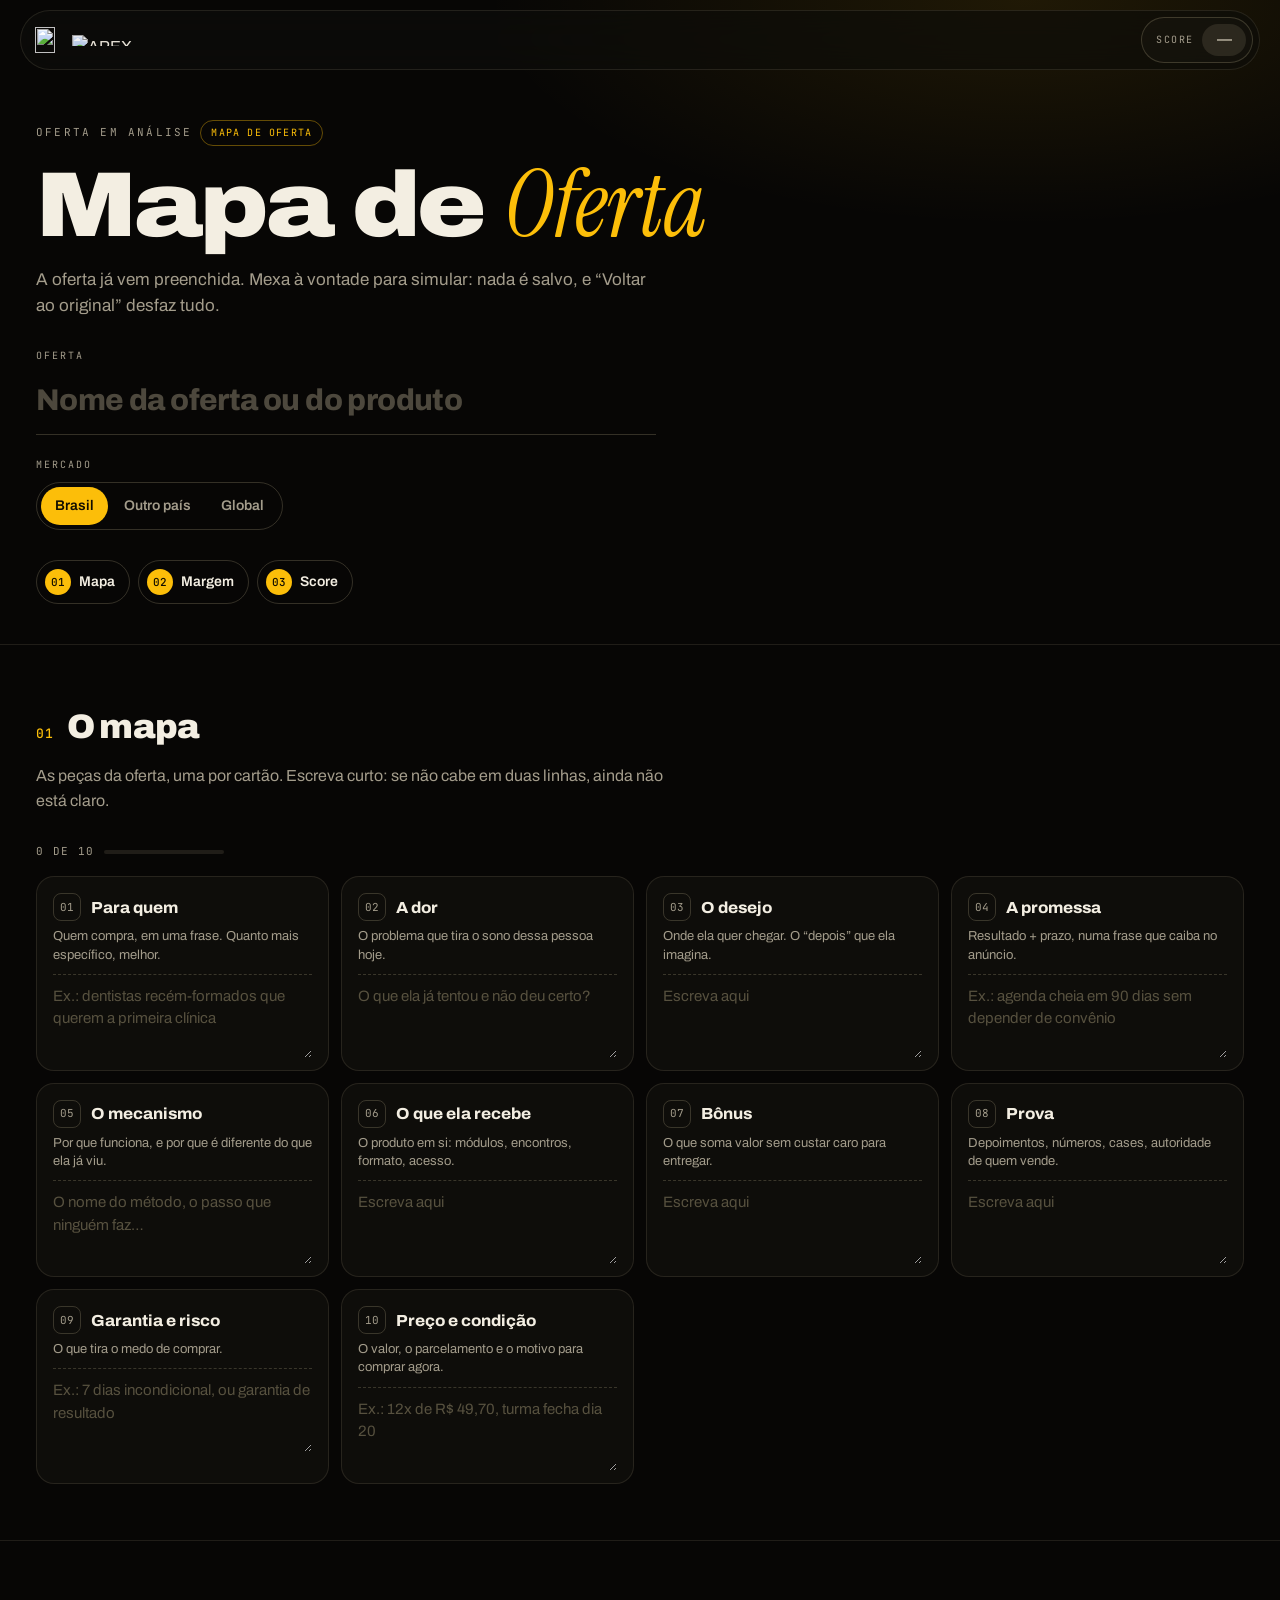
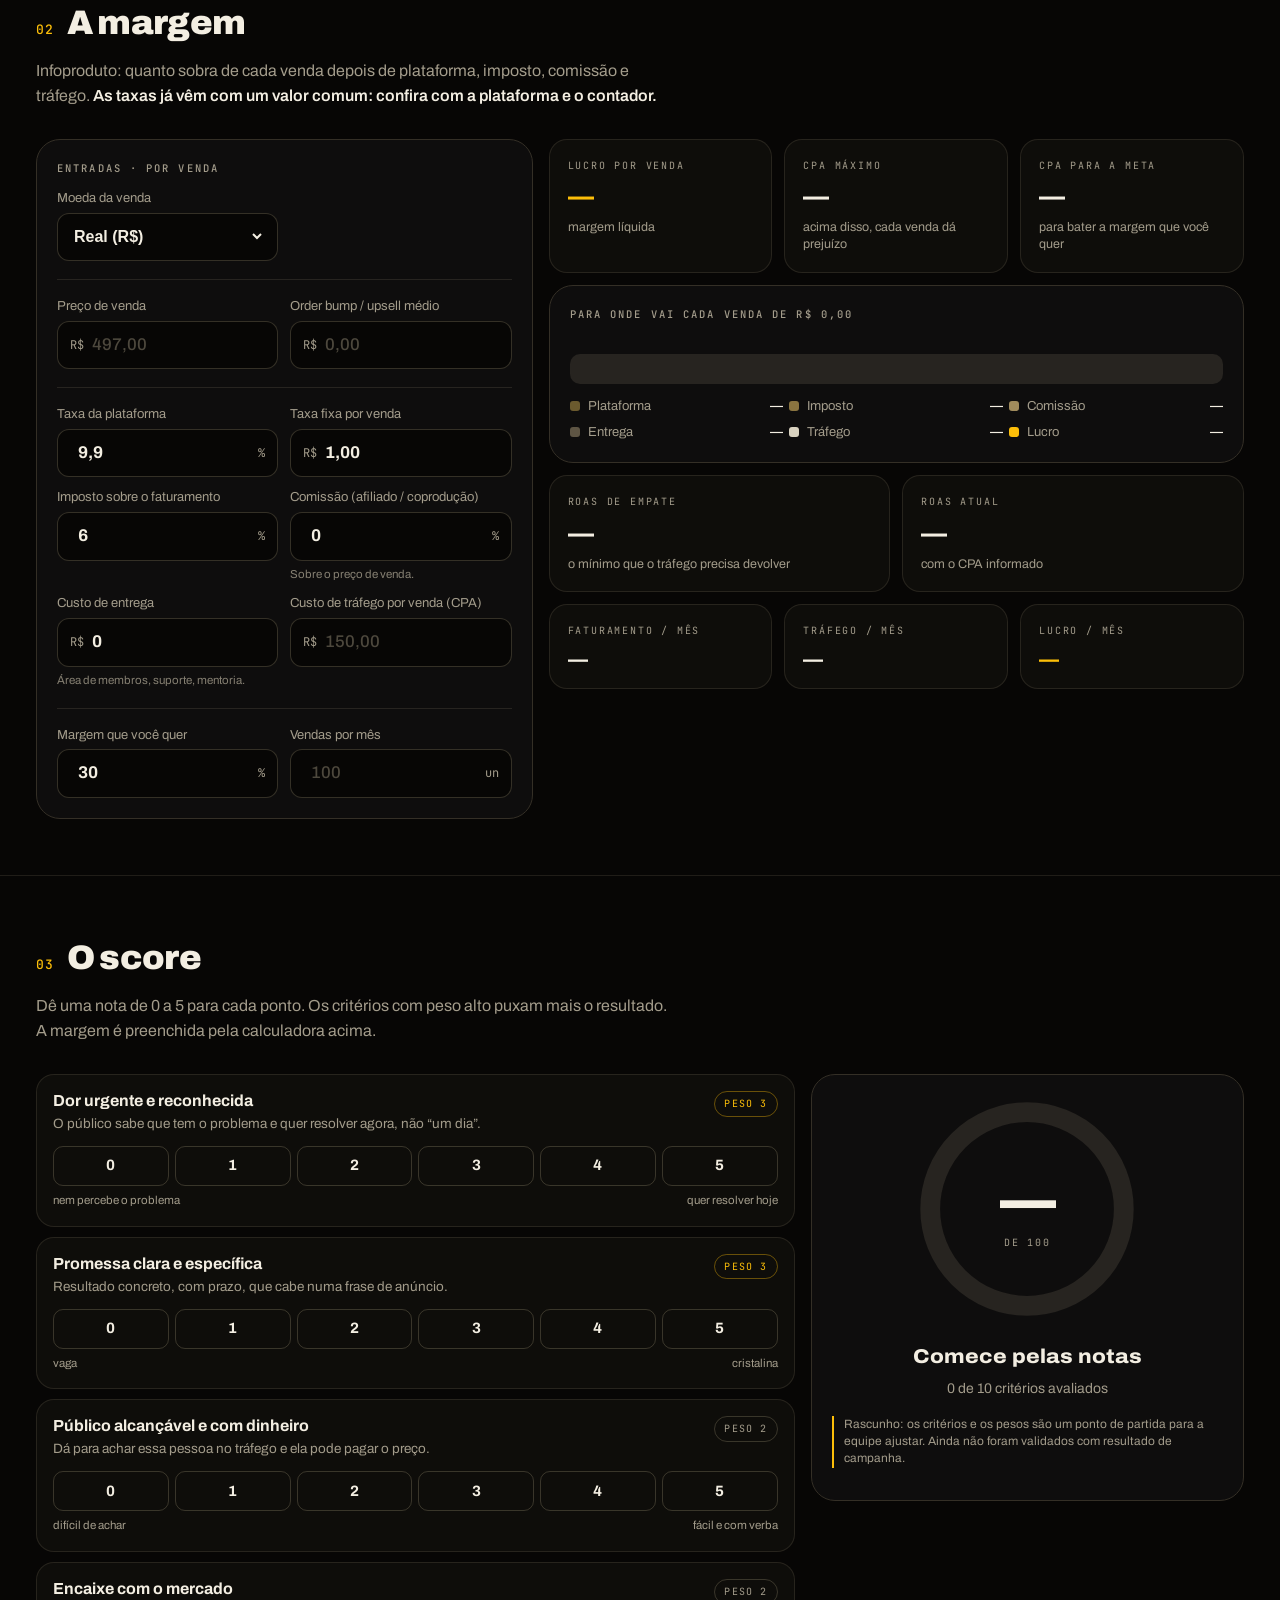
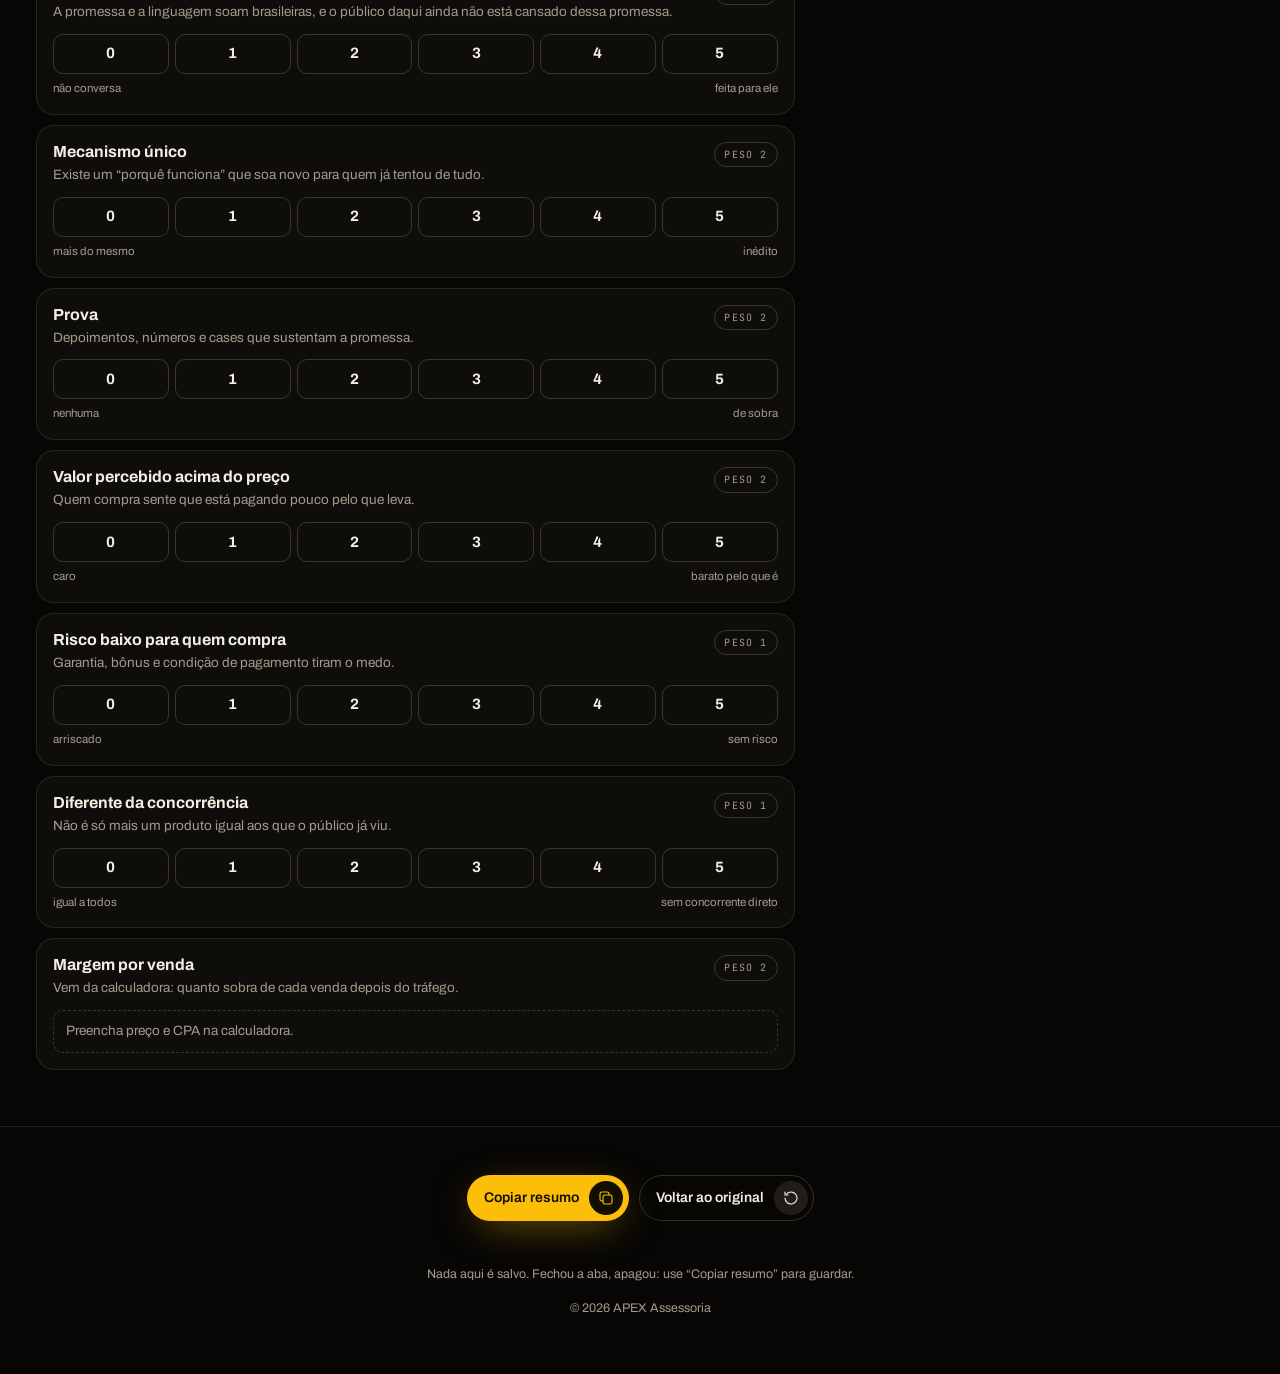
==== oferta/_modelo/index.html @ d097407d "Prepara a pagina de uma oferta, com a mesma tela ja preenchida Separa o visual e o codigo do Mapa de" ====
<!doctype html>
<html lang="pt-BR">
<head>
<meta charset="utf-8">
<meta name="viewport" content="width=device-width, initial-scale=1, viewport-fit=cover">
<title>NOME DA OFERTA · Mapa de Oferta · APEX</title>
<meta name="description" content="Ferramenta interna da APEX: mapa da oferta, calculadora de margem e score.">
<meta name="robots" content="noindex, nofollow">
<meta name="theme-color" content="#070605">
<link rel="icon" href="/assets/icon-apex.png" sizes="512x512">
<link rel="apple-touch-icon" href="/assets/icon-apex.png">
<link rel="preconnect" href="https://fonts.googleapis.com">
<link rel="preconnect" href="https://fonts.gstatic.com" crossorigin>
<link href="https://fonts.googleapis.com/css2?family=Archivo:wdth,wght@62..125,300..900&family=Instrument+Serif:ital@0;1&family=JetBrains+Mono:wght@400;500&display=swap" rel="stylesheet">
<link rel="stylesheet" href="/oferta/oferta.css">
</head>
<body>

<header class="nav">
  <div class="nav-in">
    <div class="brand">
      <img class="brand-mark" src="/assets/apex-mark.webp" alt="" width="119" height="113">
      <img class="brand-word" src="/assets/apex-word.webp" alt="APEX" width="259" height="32">
    </div>
    <a class="live" href="#score" aria-label="Ir para o score">
      <span class="lbl">Score</span><span class="pill" id="navScore">—</span>
    </a>
  </div>
</header>

<div class="hero">
  <div class="wrap">
    <p class="eyebrow">Oferta em análise <span class="tag">Mapa de Oferta</span></p>
    <h1>Mapa de <em>Oferta</em></h1>
    <p class="lead">A oferta já vem preenchida. Mexa à vontade para simular: nada é salvo, e “Voltar ao original” desfaz tudo.</p>
    <div class="name-box">
      <label for="nome">Oferta</label>
      <input id="nome" type="text" placeholder="Nome da oferta ou do produto" autocomplete="off">
    </div>
    <div class="mkt">
      <span class="mk-lbl" id="mktLbl">Mercado</span>
      <div class="mkt-row">
        <div class="segs" role="radiogroup" aria-labelledby="mktLbl" id="mercado">
          <button type="button" role="radio" data-m="br" aria-checked="true">Brasil</button>
          <button type="button" role="radio" data-m="pais" aria-checked="false">Outro país</button>
          <button type="button" role="radio" data-m="global" aria-checked="false">Global</button>
        </div>
        <input id="pais" type="text" autocomplete="off" aria-label="País" hidden>
      </div>
    </div>
    <p class="fonte" id="fonte" hidden><b>Página</b><span id="fonteUrl"></span></p>
    <nav class="trail" aria-label="Etapas">
      <a href="#mapa"><b>01</b>Mapa</a>
      <a href="#margem"><b>02</b>Margem</a>
      <a href="#score"><b>03</b>Score</a>
    </nav>
  </div>
</div>

<!-- 01 · MAPA -->
<section id="mapa">
  <div class="wrap">
    <h2><span class="n">01</span>O mapa</h2>
    <p class="sub">As peças da oferta, uma por cartão. Escreva curto: se não cabe em duas linhas, ainda não está claro.</p>
    <div class="map-head">
      <div class="meter"><span id="mapCount">0 de 10</span><span class="bar"><i id="mapBar"></i></span></div>
    </div>
    <div class="map" id="map"></div>
  </div>
</section>

<!-- 02 · MARGEM -->
<section id="margem">
  <div class="wrap">
    <h2><span class="n">02</span>A margem</h2>
    <p class="sub">Infoproduto: quanto sobra de cada venda depois de plataforma, imposto, comissão e tráfego. <b>As taxas já vêm com um valor comum: confira com a plataforma e o contador.</b></p>

    <div class="calc">
      <div class="panel">
        <h3>Entradas · por venda</h3>
        <div class="inputs">
          <div class="in-row">
            <div class="in"><label for="moeda">Moeda da venda</label>
              <div class="box"><select id="moeda">
                <option value="BRL">Real (R$)</option>
                <option value="USD">Dólar (US$)</option>
                <option value="EUR">Euro (€)</option>
                <option value="GBP">Libra (£)</option>
                <option value="MXN">Peso mexicano</option>
                <option value="COP">Peso colombiano</option>
                <option value="CLP">Peso chileno</option>
                <option value="ARS">Peso argentino</option>
              </select></div></div>
            <div class="in" id="boxCambio" hidden><label for="cambio">Cotação: 1 <span id="curCode">USD</span> em reais</label>
              <div class="box"><span>R$</span><input id="cambio" inputmode="decimal" placeholder="5,40"></div>
              <p class="note">Só para mostrar o lucro em reais.</p></div>
          </div>
          <div class="divider"></div>
          <div class="in-row">
            <div class="in"><label for="preco">Preço de venda</label>
              <div class="box"><span class="cur">R$</span><input id="preco" inputmode="decimal" placeholder="497,00"></div></div>
            <div class="in"><label for="extra">Order bump / upsell médio</label>
              <div class="box"><span class="cur">R$</span><input id="extra" inputmode="decimal" placeholder="0,00"></div></div>
          </div>
          <div class="divider"></div>
          <div class="in-row">
            <div class="in"><label for="platPct">Taxa da plataforma</label>
              <div class="box"><input id="platPct" inputmode="decimal" value="9,9"><span>%</span></div></div>
            <div class="in"><label for="platFix">Taxa fixa por venda</label>
              <div class="box"><span class="cur">R$</span><input id="platFix" inputmode="decimal" value="1,00"></div></div>
          </div>
          <div class="in-row">
            <div class="in"><label for="imposto">Imposto sobre o faturamento</label>
              <div class="box"><input id="imposto" inputmode="decimal" value="6"><span>%</span></div></div>
            <div class="in"><label for="comissao">Comissão (afiliado / coprodução)</label>
              <div class="box"><input id="comissao" inputmode="decimal" value="0"><span>%</span></div>
              <p class="note">Sobre o preço de venda.</p></div>
          </div>
          <div class="in-row">
            <div class="in"><label for="entrega">Custo de entrega</label>
              <div class="box"><span class="cur">R$</span><input id="entrega" inputmode="decimal" value="0"></div>
              <p class="note">Área de membros, suporte, mentoria.</p></div>
            <div class="in"><label for="cpa">Custo de tráfego por venda (CPA)</label>
              <div class="box"><span class="cur">R$</span><input id="cpa" inputmode="decimal" placeholder="150,00"></div></div>
          </div>
          <div class="divider"></div>
          <div class="in-row">
            <div class="in"><label for="alvo">Margem que você quer</label>
              <div class="box"><input id="alvo" inputmode="decimal" value="30"><span>%</span></div></div>
            <div class="in"><label for="vendas">Vendas por mês</label>
              <div class="box"><input id="vendas" inputmode="numeric" placeholder="100"><span>un</span></div></div>
          </div>
        </div>
      </div>

      <div class="outs">
        <div class="big">
          <div class="kpi"><p class="lbl">Lucro por venda</p><p class="val gold" id="oLucro">—</p><p class="note" id="oMargem">margem líquida</p></div>
          <div class="kpi"><p class="lbl">CPA máximo</p><p class="val" id="oCpaMax">—</p><p class="note">acima disso, cada venda dá prejuízo</p></div>
          <div class="kpi"><p class="lbl">CPA para a meta</p><p class="val" id="oCpaAlvo">—</p><p class="note" id="oCpaAlvoNote">para bater a margem que você quer</p></div>
        </div>

        <div class="panel">
          <h3>Para onde vai cada venda de <span id="oReceita">R$ 0</span></h3>
          <div class="fall">
            <div class="track-box">
              <div class="track" id="track">
                <i style="background:var(--seg-1)"></i><i style="background:var(--seg-2)"></i><i style="background:var(--seg-3)"></i><i style="background:var(--seg-4)"></i><i style="background:var(--seg-5)"></i><i class="lucro"></i>
              </div>
              <span class="linha" id="linhaReceita" hidden><em>receita</em></span>
            </div>
            <div class="legend" id="legend"></div>
          </div>
        </div>

        <div class="big">
          <div class="kpi"><p class="lbl">ROAS de empate</p><p class="val" id="oRoasMin">—</p><p class="note">o mínimo que o tráfego precisa devolver</p></div>
          <div class="kpi"><p class="lbl">ROAS atual</p><p class="val" id="oRoas">—</p><p class="note" id="oRoasNote">com o CPA informado</p></div>
        </div>

        <div class="month" id="month">
          <div class="kpi"><p class="lbl">Faturamento / mês</p><p class="val" id="mFat">—</p></div>
          <div class="kpi"><p class="lbl">Tráfego / mês</p><p class="val" id="mAds">—</p></div>
          <div class="kpi"><p class="lbl">Lucro / mês</p><p class="val gold" id="mLucro">—</p></div>
          <div class="kpi" id="boxLucroBrl" hidden><p class="lbl">Lucro / mês em reais</p><p class="val gold" id="mLucroBrl">—</p></div>
        </div>
      </div>
    </div>
  </div>
</section>

<!-- 03 · SCORE -->
<section id="score">
  <div class="wrap">
    <h2><span class="n">03</span>O score</h2>
    <p class="sub">Dê uma nota de 0 a 5 para cada ponto. Os critérios com peso alto puxam mais o resultado. A margem é preenchida pela calculadora acima.</p>

    <div class="score">
      <div class="crits" id="crits"></div>

      <aside class="panel verdict" aria-live="polite">
        <div class="gauge">
          <svg viewBox="0 0 100 100" aria-hidden="true">
            <circle class="bg" cx="50" cy="50" r="44"/>
            <circle class="fg" id="gaugeFg" cx="50" cy="50" r="44" stroke-dasharray="276.46" stroke-dashoffset="276.46"/>
          </svg>
          <div class="num"><div><strong id="scoreNum">—</strong><span id="scoreOf">de 100</span></div></div>
        </div>
        <p class="band" id="band">Comece pelas notas</p>
        <p class="band-note" id="bandNote">0 de 10 critérios avaliados</p>
        <div class="fix" id="fixBox" hidden>
          <h4>Onde mexer primeiro</h4>
          <ol id="fix"></ol>
        </div>
        <p class="draft">Rascunho: os critérios e os pesos são um ponto de partida para a equipe ajustar. Ainda não foram validados com resultado de campanha.</p>
      </aside>
    </div>
  </div>
</section>

<footer>
  <div class="wrap">
    <div class="acts">
      <button class="btn btn-gold btn-sm" id="copiar" type="button">Copiar resumo<span class="dot"><svg class="ic" viewBox="0 0 24 24" aria-hidden="true"><rect x="8" y="8" width="12" height="12" rx="2.5"/><path d="M16 8V6.5A2.5 2.5 0 0 0 13.5 4h-7A2.5 2.5 0 0 0 4 6.5v7A2.5 2.5 0 0 0 6.5 16H8"/></svg></span></button>
      <button class="btn btn-ghost btn-sm" id="limpar" type="button">Voltar ao original<span class="dot"><svg class="ic" viewBox="0 0 24 24" aria-hidden="true"><path d="M4 12a8 8 0 1 0 2.4-5.7"/><path d="M4 4v4h4"/></svg></span></button>
    </div>
    <p class="toast" id="toast" role="status"></p>
    <p>Nada aqui é salvo. Fechou a aba, apagou: use “Copiar resumo” para guardar.</p>
    <p>© 2026 APEX Assessoria</p>
  </div>
</footer>

<script>
/* A OFERTA. So isto muda de uma pagina para outra.
   Campo vazio fica vazio na tela; nota fora de 0 a 5 e ignorada. */
window.OFERTA = {
  nome: '',
  link: '',                 /* a pagina de vendas, so como texto */
  mercado: 'br',            /* 'br', 'pais' ou 'global' */
  pais: '',
  moeda: 'BRL',
  cambio: '',
  mapa: {
    publico: '', dor: '', desejo: '', promessa: '', mecanismo: '',
    entrega: '', bonus: '', prova: '', garantia: '', preco: ''
  },
  margem: {
    preco: '', extra: '', platPct: '9,9', platFix: '1,00', imposto: '6',
    comissao: '0', entrega: '0', cpa: '', alvo: '30', vendas: ''
  },
  notas: {
    /* dor, promessa, publico, mercado, mecanismo, prova, valor, risco, diferenca */
  }
};
</script>
<script src="/oferta/oferta.js"></script>

</body>
</html>
---- oferta/oferta.css ----
/* Mapa de Oferta: o visual compartilhado pela ferramenta e pelas paginas de cada oferta.
   As cores sao as do index.html da raiz; cor nova se declara aqui no :root. */
:root{
  --ink:#070605; --fg:#F3EEE2; --mute:#A39C8B;
  --gold:#FCBE09; --gold-soft:#FFDA6B; --on-gold:#120e00;
  --line:rgba(255,236,190,.10); --line-2:rgba(255,236,190,.18);
  --card:#0E0D0D; --card-line:#342F26; --ink-2:#0e0d0a;
  /* faixas do score e das barras da margem */
  --bom:#8FD694; --atencao:#FFB14A; --ruim:#F0715A;
  --seg-1:#6B5A2E; --seg-2:#8A7440; --seg-3:#A08B5C; --seg-4:#5E5544; --seg-5:#D9D2C0;
  --display:"Archivo","Arial Black",system-ui,sans-serif;
  --serif:"Instrument Serif","Times New Roman",Georgia,serif;
  --mono:"JetBrains Mono",ui-monospace,Menlo,monospace;
  --r-sm:12px; --r-md:18px; --r-lg:24px; --nav-h:64px;
  --gut-l:max(16px, env(safe-area-inset-left, 0px));
  --gut-r:max(16px, env(safe-area-inset-right, 0px));
}
*{box-sizing:border-box}
html{scroll-behavior:smooth; scroll-padding-top:90px}
body{margin:0; background:var(--ink); color:var(--fg);
  font-family:var(--display); font-size:16px; line-height:1.55;
  overflow-x:hidden; -webkit-font-smoothing:antialiased;
  -webkit-tap-highlight-color:transparent}
.wrap{max-width:1240px; margin:0 auto; padding:0 var(--gut-r) 0 var(--gut-l)}
button,input,textarea{font:inherit; color:inherit}

/* topo: marca + o score ao vivo. sem menu, sem link de saida */
.nav{position:fixed; top:0; left:0; right:0; z-index:50; pointer-events:none;
  padding:calc(env(safe-area-inset-top,0px) + 10px) var(--gut-r) 0 var(--gut-l)}
.nav-in{pointer-events:auto; max-width:1240px; margin:0 auto; display:flex;
  align-items:center; justify-content:space-between; gap:12px;
  padding:6px 6px 6px 14px; border-radius:999px;
  background:rgba(14,13,10,.7); border:1px solid var(--line);
  backdrop-filter:blur(18px) saturate(140%);
  -webkit-backdrop-filter:blur(18px) saturate(140%)}
.brand{display:flex; align-items:center; gap:10px; flex:none}
.brand-mark{height:26px; width:auto}
.brand-word{height:11px; width:auto; opacity:.95}
.live{display:flex; align-items:center; gap:8px; text-decoration:none; color:var(--fg);
  border-radius:999px; padding:6px 6px 6px 14px; border:1px solid var(--line-2);
  background:rgba(255,255,255,.02); min-height:44px}
.live .lbl{font-family:var(--mono); font-size:10px; letter-spacing:.16em;
  text-transform:uppercase; color:var(--mute)}
.live .pill{min-width:44px; height:32px; border-radius:999px; display:grid;
  place-items:center; font-weight:800; font-size:15px; padding:0 10px;
  background:var(--line); color:var(--mute); transition:background .3s,color .3s}
.live .pill.bom{background:var(--bom); color:#08130a}
.live .pill.at{background:var(--gold); color:var(--on-gold)}
.live .pill.ajuste{background:var(--atencao); color:#1a0e00}
.live .pill.ruim{background:var(--ruim); color:#1a0603}

.btn{display:inline-flex; align-items:center; justify-content:space-between;
  gap:14px; border-radius:999px; padding:7px 7px 7px 22px; min-height:54px;
  font-weight:600; font-size:15px; border:1px solid transparent;
  text-decoration:none; cursor:pointer; background:none;
  transition:background .3s,border-color .3s,color .3s,transform .3s;
  white-space:nowrap}
.btn-gold{background:var(--gold); color:var(--on-gold);
  box-shadow:0 10px 40px -12px rgba(252,190,9,.6)}
.btn-gold .dot{background:var(--on-gold); color:var(--gold)}
.btn-ghost{border-color:var(--line-2); color:var(--fg)}
.btn-ghost .dot{background:var(--line); color:var(--fg)}
.btn-sm{min-height:44px; padding:5px 5px 5px 16px; font-size:14px; gap:10px}
.btn-sm .dot{width:34px; height:34px}
.dot{width:40px; height:40px; border-radius:50%; display:grid;
  place-items:center; flex:none}
.ic{width:24px; height:24px; flex:none; fill:none; stroke:currentColor;
  stroke-width:1.5; stroke-linecap:round; stroke-linejoin:round; overflow:visible}
.btn-sm .ic{width:18px; height:18px}

/* abertura */
.hero{padding:calc(var(--nav-h) + 56px) 0 40px; position:relative}
.hero::before{content:""; position:absolute; inset:0; z-index:-1; pointer-events:none;
  background:radial-gradient(60% 50% at 80% 0%,rgba(252,190,9,.10),transparent 70%)}
.eyebrow{font-family:var(--mono); font-size:11px; letter-spacing:.2em;
  text-transform:uppercase; color:var(--mute); margin:0 0 16px;
  display:flex; flex-wrap:wrap; gap:8px; align-items:center}
.tag{border:1px solid rgba(252,190,9,.38); color:var(--gold); border-radius:999px;
  padding:4px 10px; font-size:10px; letter-spacing:.12em}
h1{font-weight:900; font-stretch:115%; letter-spacing:-.03em; line-height:.95;
  font-size:clamp(42px,9vw,92px); margin:0 0 18px}
h1 em{font-family:var(--serif); font-style:italic; font-weight:400;
  font-stretch:100%; color:var(--gold); letter-spacing:-.01em}
.lead{color:var(--mute); max-width:620px; font-size:17px; margin:0 0 28px}
.name-box{max-width:620px}
.name-box label{display:block; font-family:var(--mono); font-size:10px;
  letter-spacing:.2em; text-transform:uppercase; color:var(--mute); margin-bottom:8px}
.name-box input{width:100%; background:transparent; border:0;
  border-bottom:1.5px solid var(--line-2); padding:6px 0 10px;
  font-size:clamp(22px,4vw,30px); font-weight:800; letter-spacing:-.02em;
  outline:none; transition:border-color .3s}
.name-box input:focus{border-color:var(--gold)}
.name-box input::placeholder{color:#4d483d}
[hidden]{display:none !important}
/* mercado: Brasil, outro pais ou global */
.mkt{max-width:620px; margin-top:22px}
.mkt .mk-lbl{display:block; font-family:var(--mono); font-size:10px;
  letter-spacing:.2em; text-transform:uppercase; color:var(--mute); margin-bottom:10px}
.mkt-row{display:flex; flex-wrap:wrap; gap:10px; align-items:center}
.segs{display:inline-flex; border:1px solid var(--line-2); border-radius:999px; padding:4px; gap:2px}
.segs button{border:0; background:transparent; border-radius:999px; padding:8px 14px;
  font-size:14px; font-weight:600; cursor:pointer; color:var(--mute); min-height:38px;
  transition:background .2s,color .2s}
.segs button[aria-checked="true"]{background:var(--gold); color:var(--on-gold)}
.mkt input{flex:1 1 180px; min-width:0; background:transparent; border:0;
  border-bottom:1.5px solid var(--line-2); padding:8px 0; font-size:16px; font-weight:700;
  outline:none}
.mkt input:focus{border-color:var(--gold)}
.mkt input::placeholder{color:#57513f; font-weight:500}
.in select{width:100%; border:0; background:transparent; outline:none; font-size:16px;
  font-weight:700; padding:12px 0; cursor:pointer; color:var(--fg)}
.in select option{background:var(--card); color:var(--fg)}
.fonte{font-family:var(--mono); font-size:11.5px; color:var(--mute); margin:18px 0 0;
  max-width:620px; overflow-wrap:anywhere; letter-spacing:.04em}
.fonte b{font-weight:500; color:var(--gold-soft); letter-spacing:.16em; text-transform:uppercase;
  font-size:10px; margin-right:8px}
.fonte span{user-select:all}
.trail{display:flex; flex-wrap:wrap; gap:8px; margin-top:30px}
.trail a{display:inline-flex; align-items:center; gap:8px; text-decoration:none;
  color:var(--fg); border:1px solid var(--line-2); border-radius:999px;
  padding:8px 14px 8px 8px; font-size:14px; font-weight:600;
  transition:border-color .3s}
.trail a:hover{border-color:var(--gold)}
.trail b{font-family:var(--mono); font-weight:500; font-size:11px; color:var(--on-gold);
  background:var(--gold); border-radius:999px; width:26px; height:26px;
  display:grid; place-items:center}

/* blocos */
section{padding:56px 0; border-top:1px solid var(--line)}
h2{font-size:clamp(24px,3.8vw,34px); font-weight:900; letter-spacing:-.02em;
  margin:0 0 10px; display:flex; align-items:baseline; gap:12px}
h2 .n{font-family:var(--mono); font-size:13px; font-weight:500; color:var(--gold);
  letter-spacing:.1em}
.sub{color:var(--mute); margin:0 0 30px; max-width:640px}
.sub b{color:var(--fg); font-weight:600}

/* 01 · mapa */
.map-head{display:flex; justify-content:space-between; align-items:center;
  gap:12px; flex-wrap:wrap; margin-bottom:16px}
.meter{display:flex; align-items:center; gap:10px; font-family:var(--mono);
  font-size:11px; letter-spacing:.12em; text-transform:uppercase; color:var(--mute)}
.meter .bar{width:120px; height:4px; border-radius:4px; background:var(--line); overflow:hidden}
.meter .bar i{display:block; height:100%; width:0; background:var(--gold);
  transition:width .4s cubic-bezier(.2,.8,.2,1)}
.map{display:grid; gap:12px; grid-template-columns:repeat(auto-fit,minmax(min(100%,280px),1fr))}
.field{position:relative; border:1px solid var(--line); border-radius:var(--r-md);
  background:var(--ink-2); padding:16px 16px 12px; display:flex; flex-direction:column;
  gap:6px; transition:border-color .3s, background .3s}
.field:focus-within{border-color:rgba(252,190,9,.5)}
.field.ok{border-color:var(--card-line); background:var(--card)}
.field .top{display:flex; align-items:center; gap:10px}
.field .k{font-family:var(--mono); font-size:11px; color:var(--mute);
  border:1px solid var(--line-2); border-radius:8px; width:28px; height:28px;
  display:grid; place-items:center; flex:none; transition:all .3s}
.field.ok .k{background:var(--gold); color:var(--on-gold); border-color:var(--gold)}
.field label{font-weight:750; font-stretch:105%; font-size:16px; line-height:1.2}
.field .hint{font-size:13px; color:var(--mute); margin:0; line-height:1.4}
.field textarea{width:100%; min-height:84px; resize:vertical; background:transparent;
  border:0; border-top:1px dashed var(--line-2); padding:10px 0 0; margin-top:4px;
  font-size:15px; line-height:1.5; outline:none; font-family:var(--display)}
.field textarea::placeholder{color:#57513f}
.field.wide{grid-column:1 / -1}

/* 02 · margem */
.calc{display:grid; gap:16px; align-items:start}
@media (min-width:900px){ .calc{grid-template-columns:minmax(0,5fr) minmax(0,7fr)} }
.panel{border:1px solid var(--card-line); border-radius:var(--r-lg);
  background:var(--card); padding:20px}
.panel h3{font-family:var(--mono); font-size:10.5px; font-weight:500; letter-spacing:.2em;
  text-transform:uppercase; color:var(--mute); margin:0 0 14px}
.inputs{display:grid; gap:12px}
.in-row{display:grid; gap:12px; grid-template-columns:1fr 1fr}
.in label{display:block; font-size:13px; color:var(--mute); margin-bottom:6px; line-height:1.3}
.in .box{display:flex; align-items:center; border:1px solid var(--line-2);
  border-radius:var(--r-sm); background:var(--ink); padding:0 12px; min-height:48px;
  transition:border-color .3s}
.in .box:focus-within{border-color:var(--gold)}
.in .box span{font-family:var(--mono); font-size:12px; color:var(--mute); flex:none}
.in input{width:100%; min-width:0; border:0; background:transparent; outline:none;
  font-size:17px; font-weight:700; padding:10px 8px; font-variant-numeric:tabular-nums}
.in input::placeholder{color:#4d483d; font-weight:500}
.in .note{font-size:11.5px; color:var(--mute); margin:5px 0 0; opacity:.8}
.divider{height:1px; background:var(--line); margin:6px 0}

.outs{display:grid; gap:12px}
.big{display:grid; gap:12px; grid-template-columns:repeat(auto-fit,minmax(min(100%,180px),1fr))}
.kpi{background:var(--ink-2); border:1px solid var(--line); border-radius:var(--r-md);
  padding:18px}
.kpi .lbl{font-family:var(--mono); font-size:10px; letter-spacing:.18em;
  text-transform:uppercase; color:var(--mute); margin:0 0 9px}
.kpi .val{font-size:26px; font-weight:800; line-height:1.1; letter-spacing:-.02em;
  margin:0; font-variant-numeric:tabular-nums}
.kpi .val.gold{color:var(--gold)}
.kpi .val.neg{color:var(--ruim)}
.kpi .note{font-size:12.5px; color:var(--mute); margin:8px 0 0; line-height:1.4}

.fall{margin-top:4px}
.fall .track{display:flex; height:30px; border-radius:10px; overflow:hidden;
  background:var(--line); gap:2px}
.fall .track i{display:block; height:100%; transition:flex-basis .5s cubic-bezier(.2,.8,.2,1);
  flex:0 0 0; min-width:0}
.fall .track i.lucro{background:var(--gold)}
.track-box{position:relative; padding-top:18px}
.linha{position:absolute; top:12px; bottom:-4px; width:2px; margin-left:-1px;
  background:var(--ruim); box-shadow:0 0 8px var(--ruim)}
.linha[hidden]{display:none}
.linha em{position:absolute; bottom:100%; left:50%; transform:translateX(-50%);
  font-style:normal; font-family:var(--mono); font-size:9.5px; letter-spacing:.12em;
  text-transform:uppercase; color:var(--ruim); white-space:nowrap}
.legend{display:grid; gap:6px; margin-top:12px; grid-template-columns:repeat(auto-fit,minmax(min(100%,190px),1fr))}
.legend div{display:flex; align-items:center; gap:8px; font-size:13px; color:var(--mute)}
.legend i{width:10px; height:10px; border-radius:3px; flex:none}
.legend b{margin-left:auto; color:var(--fg); font-weight:600; font-variant-numeric:tabular-nums}

.month{display:grid; gap:12px; grid-template-columns:repeat(auto-fit,minmax(min(100%,150px),1fr));
  align-items:end}
.month .kpi .val{font-size:20px}

/* 03 · score */
.score{display:grid; gap:16px; align-items:start}
@media (min-width:960px){ .score{grid-template-columns:minmax(0,7fr) minmax(0,4fr)} }
.crits{display:grid; gap:10px}
.crit{border:1px solid var(--line); border-radius:var(--r-md); background:var(--ink-2);
  padding:16px; display:grid; gap:12px}
.crit.done{border-color:var(--card-line); background:var(--card)}
.crit .t{display:flex; justify-content:space-between; gap:12px; align-items:flex-start}
.crit b{font-size:16px; line-height:1.25; display:block}
.crit p{margin:4px 0 0; font-size:13.5px; color:var(--mute); line-height:1.4}
.peso{font-family:var(--mono); font-size:10px; letter-spacing:.12em; text-transform:uppercase;
  color:var(--mute); border:1px solid var(--line-2); border-radius:999px; padding:4px 9px;
  white-space:nowrap; flex:none}
.peso.alto{color:var(--gold); border-color:rgba(252,190,9,.38)}
.rate{display:grid; grid-template-columns:repeat(6,minmax(0,1fr)); gap:6px}
.rate button{height:40px; border-radius:10px; border:1px solid var(--line-2);
  background:transparent; cursor:pointer; font-weight:700; font-size:15px;
  font-variant-numeric:tabular-nums; transition:all .2s}
.rate button:hover{border-color:var(--gold)}
.rate button[aria-pressed="true"]{background:var(--gold); color:var(--on-gold);
  border-color:var(--gold)}
.rate-ends{display:flex; justify-content:space-between; font-size:11.5px; color:var(--mute);
  margin-top:-6px}
.auto{display:flex; align-items:center; gap:10px; font-size:13.5px; color:var(--mute);
  border:1px dashed var(--line-2); border-radius:10px; padding:10px 12px}
.auto strong{color:var(--gold); font-size:18px; font-variant-numeric:tabular-nums}

.verdict{position:sticky; top:calc(var(--nav-h) + 24px)}
.gauge{position:relative; width:min(220px,70%); margin:4px auto 14px; aspect-ratio:1}
.gauge svg{width:100%; height:100%; transform:rotate(-90deg)}
.gauge circle{fill:none; stroke-width:9}
.gauge .bg{stroke:var(--line)}
.gauge .fg{stroke:var(--mute); stroke-linecap:round;
  transition:stroke-dashoffset .7s cubic-bezier(.2,.8,.2,1), stroke .3s}
.gauge .num{position:absolute; inset:0; display:grid; place-items:center; text-align:center}
.gauge .num strong{display:block; font-size:56px; font-weight:900; letter-spacing:-.04em;
  line-height:1; font-variant-numeric:tabular-nums}
.gauge .num span{font-family:var(--mono); font-size:10px; letter-spacing:.18em;
  text-transform:uppercase; color:var(--mute)}
.band{text-align:center; font-weight:800; font-stretch:110%; font-size:20px; margin:0}
.band-note{text-align:center; color:var(--mute); font-size:14px; margin:6px 0 0}
.fix{margin-top:18px; border-top:1px solid var(--line); padding-top:16px}
.fix h4{font-family:var(--mono); font-size:10px; font-weight:500; letter-spacing:.2em;
  text-transform:uppercase; color:var(--mute); margin:0 0 10px}
.fix ol{margin:0; padding:0; list-style:none; display:grid; gap:8px; counter-reset:f}
.fix li{counter-increment:f; display:grid; grid-template-columns:24px 1fr; gap:8px;
  font-size:14px; line-height:1.35}
.fix li::before{content:counter(f); font-family:var(--mono); font-size:11px;
  width:22px; height:22px; border-radius:50%; display:grid; place-items:center;
  border:1px solid var(--line-2); color:var(--gold)}
.fix li small{display:block; color:var(--mute); font-size:12.5px}
.draft{margin-top:16px; font-size:12px; color:var(--mute); line-height:1.45;
  border-left:2px solid var(--gold); padding-left:10px}

/* rodape com as acoes */
.acts{display:flex; flex-wrap:wrap; gap:10px; justify-content:center; margin-top:8px}
.toast{text-align:center; font-family:var(--mono); font-size:11px; letter-spacing:.14em;
  text-transform:uppercase; color:var(--gold); height:18px; margin-top:12px}
footer{padding:40px 0 56px; border-top:1px solid var(--line);
  color:var(--mute); font-size:12.5px; text-align:center}
footer p{margin:14px 0 0}

@media (max-width:520px){
  .in-row{grid-template-columns:1fr}
  .live .lbl{display:none}
}
@media (prefers-reduced-motion:reduce){
  html{scroll-behavior:auto}
  *{transition:none !important}
}
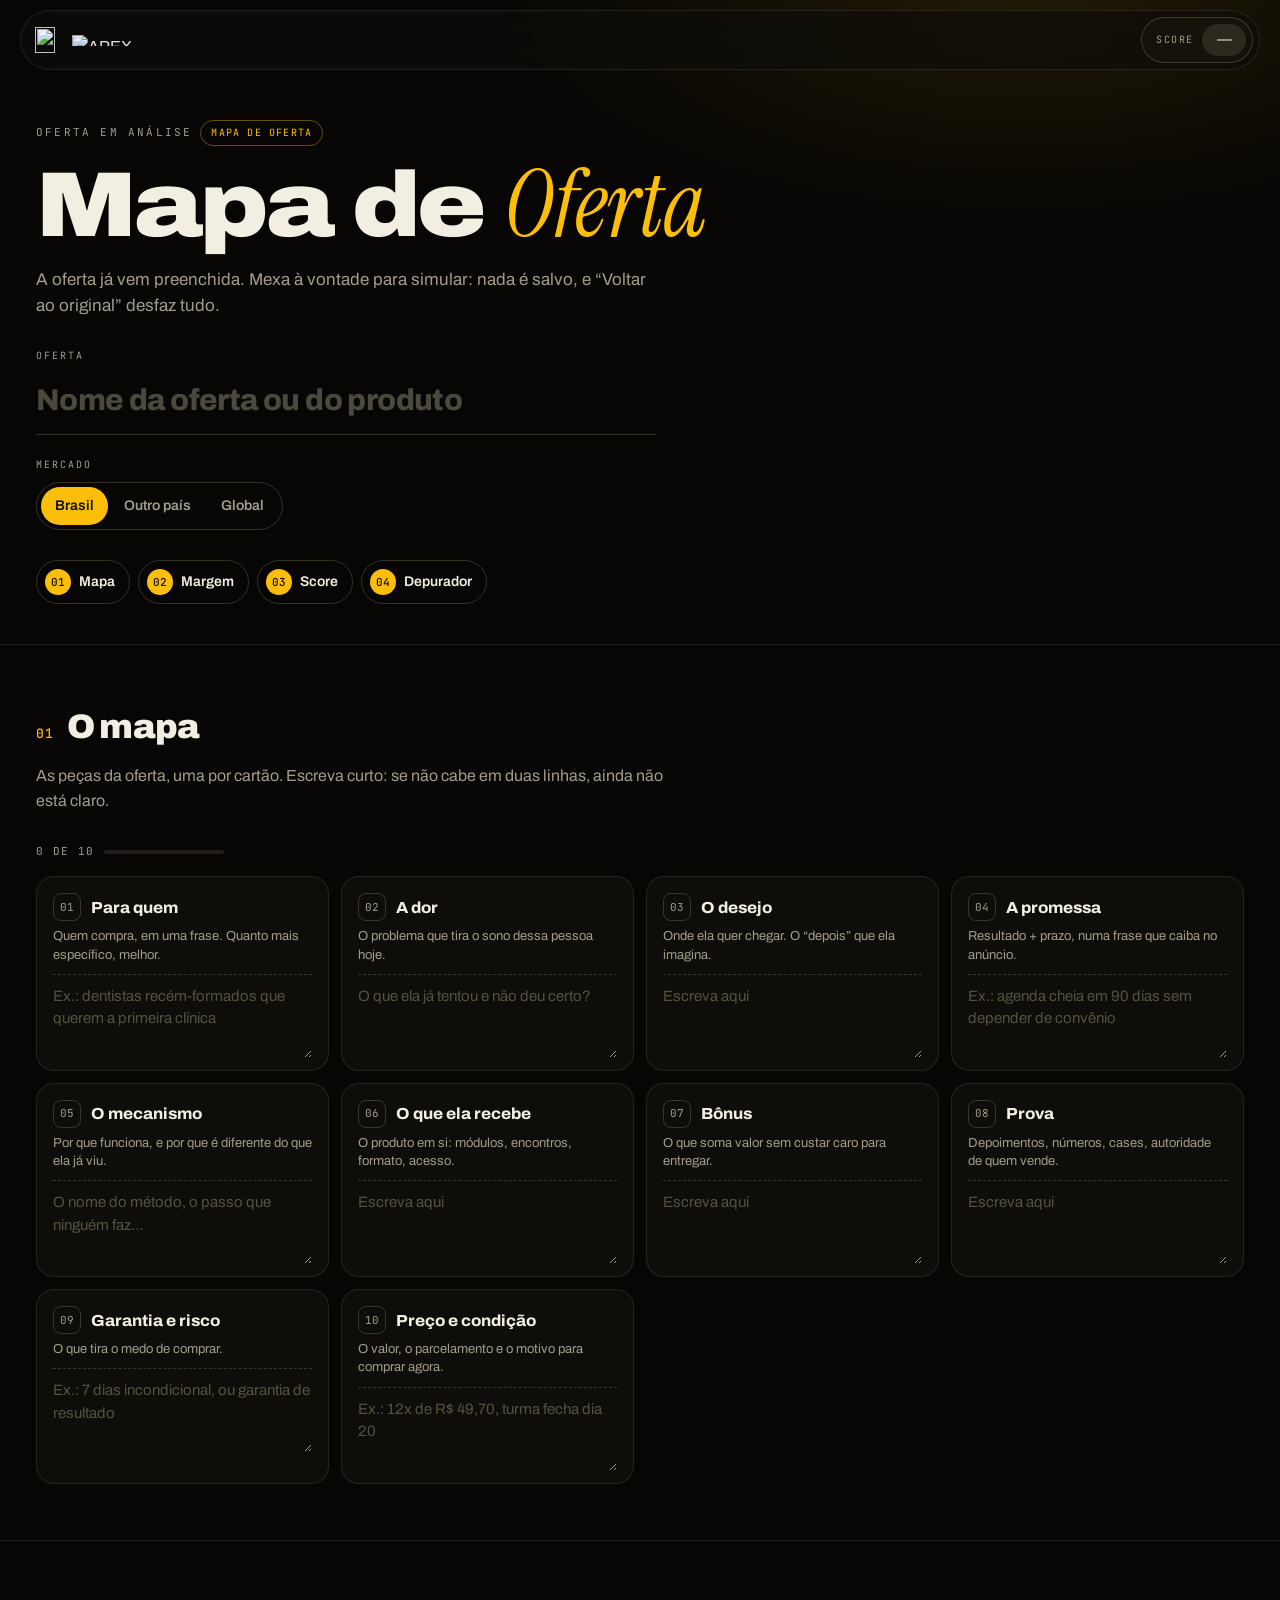
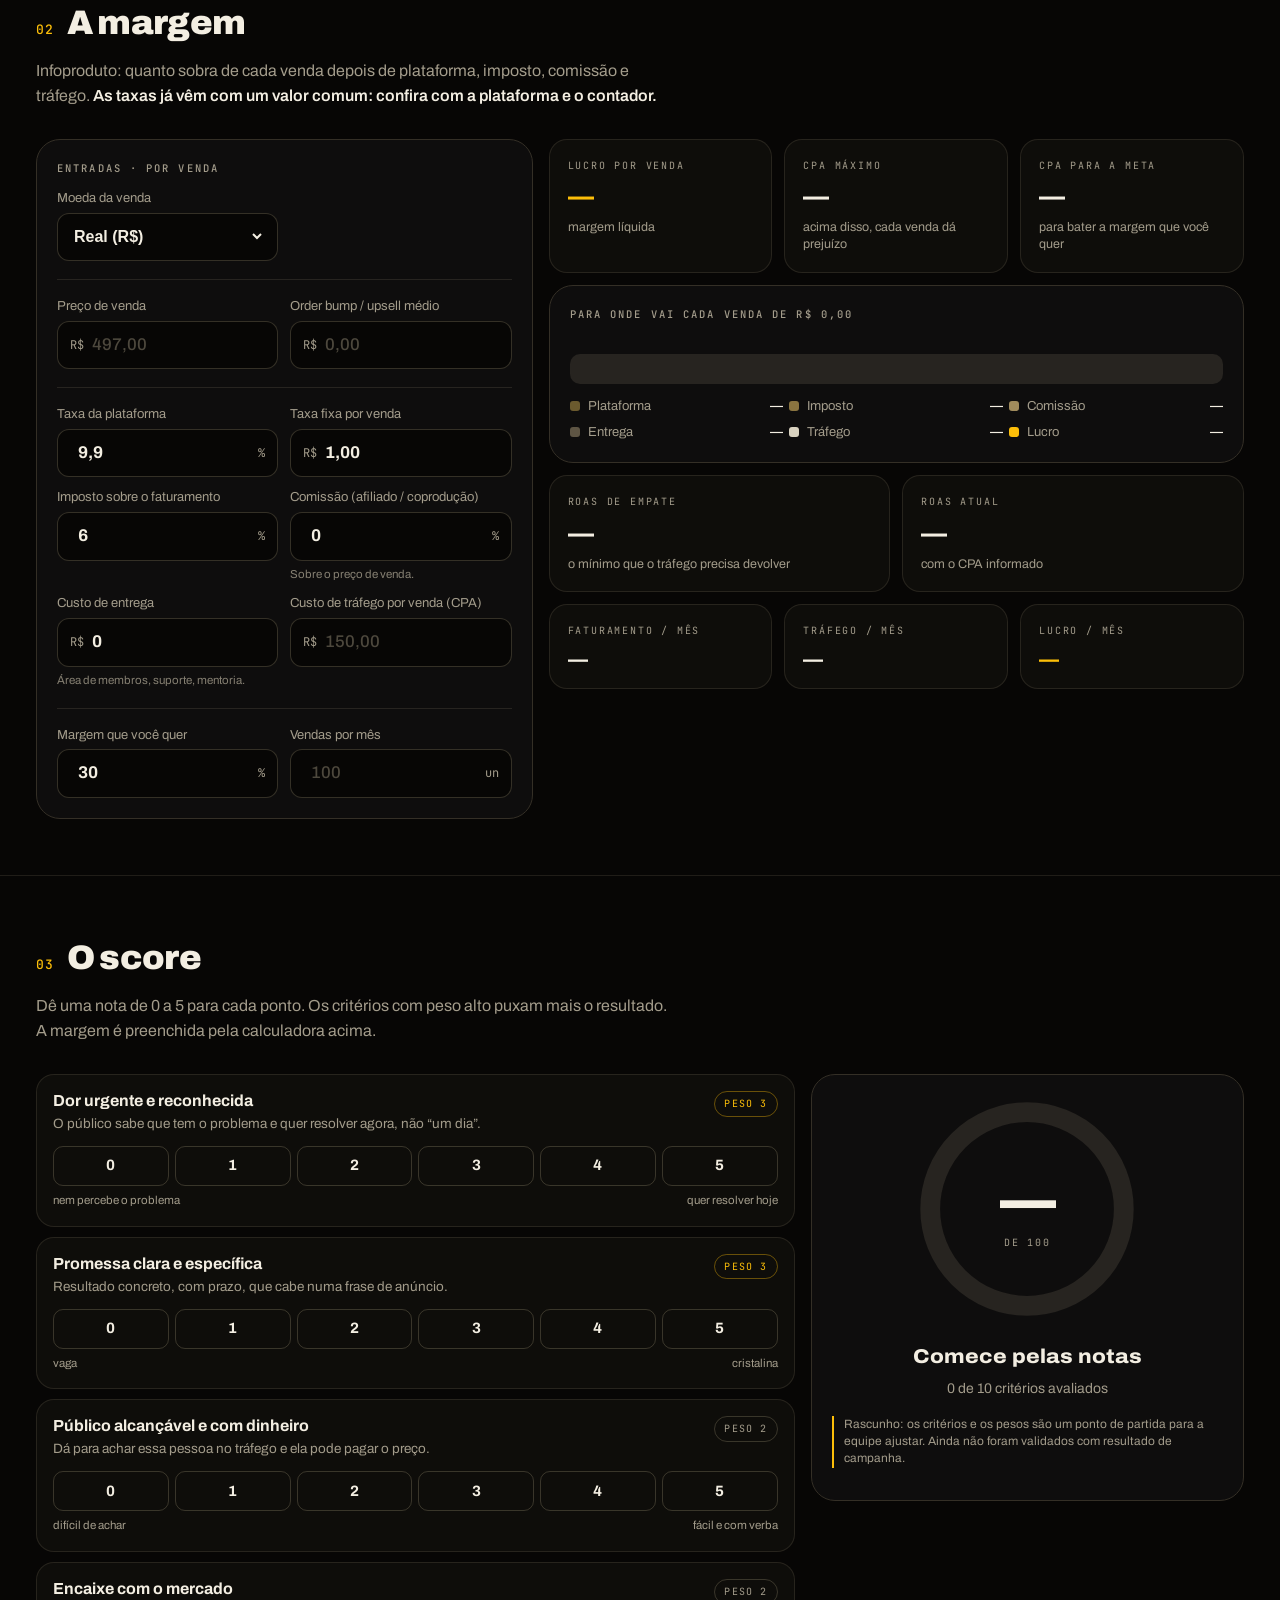
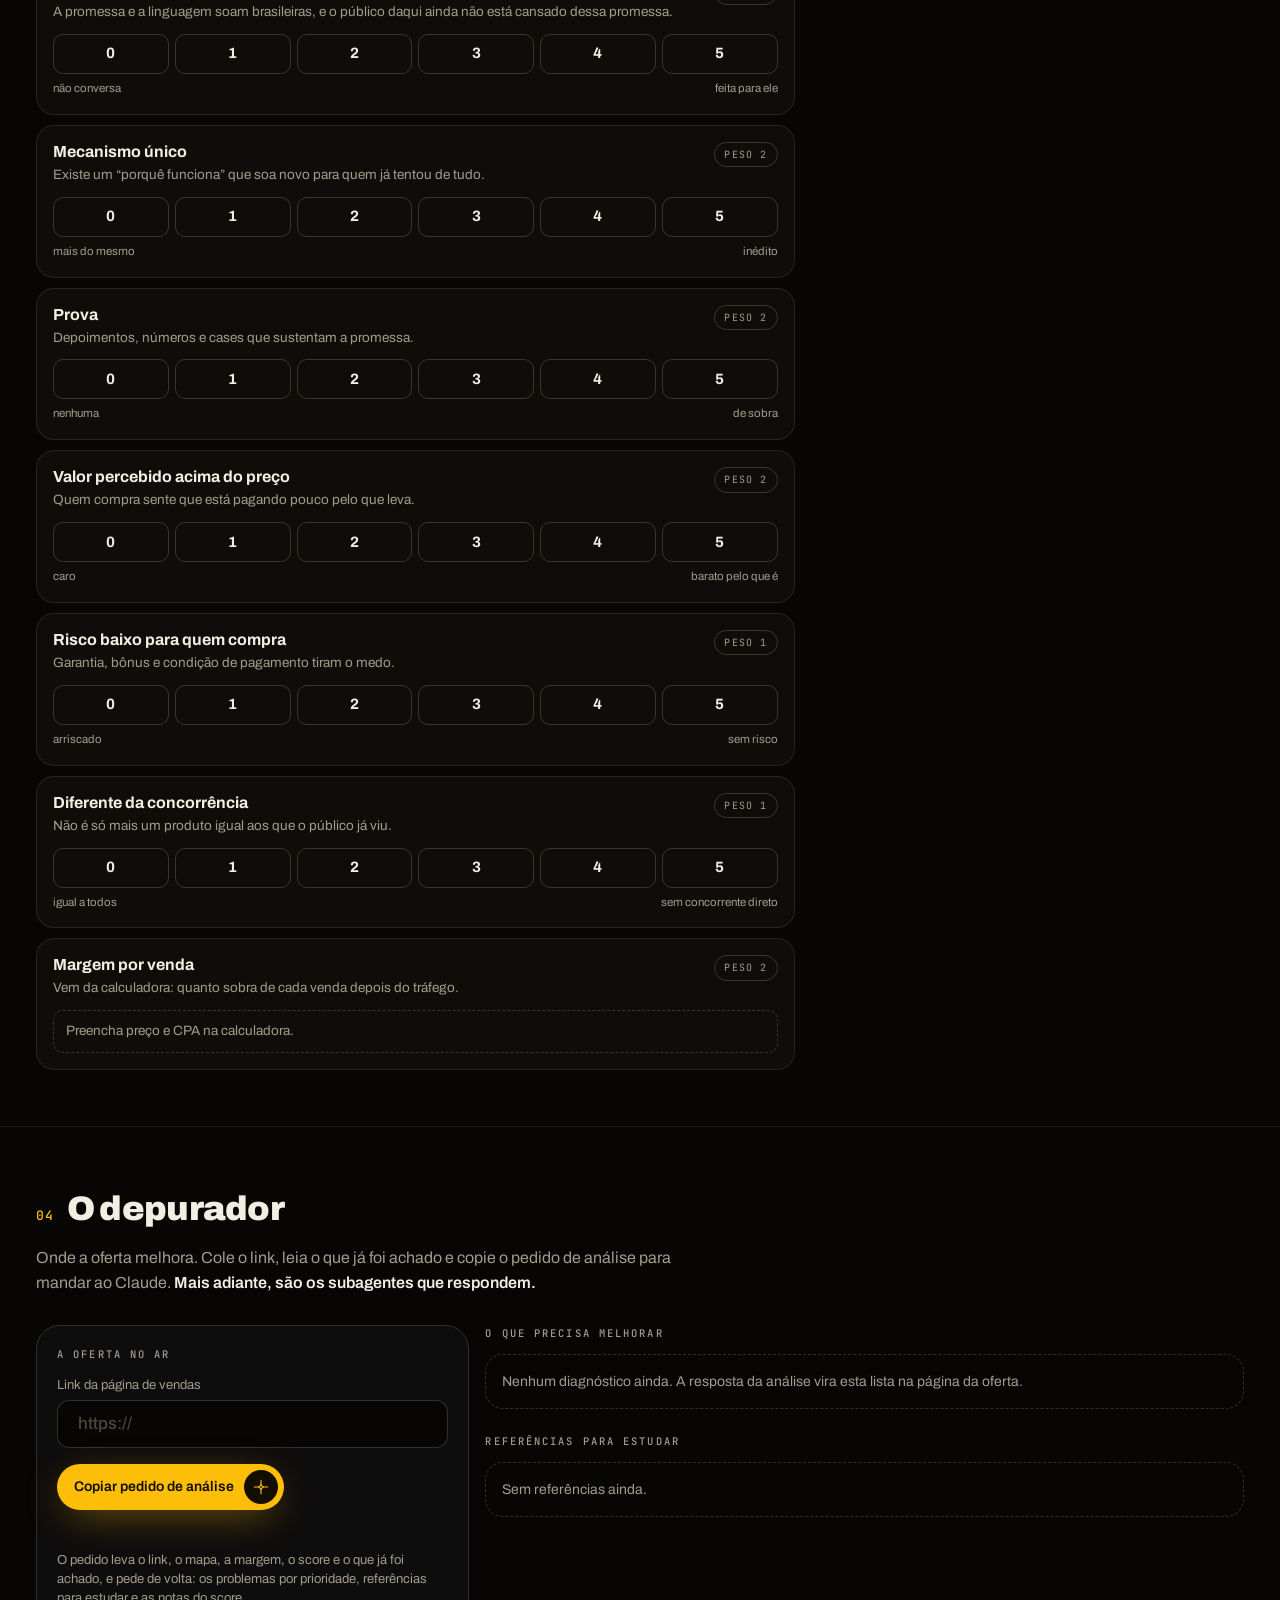
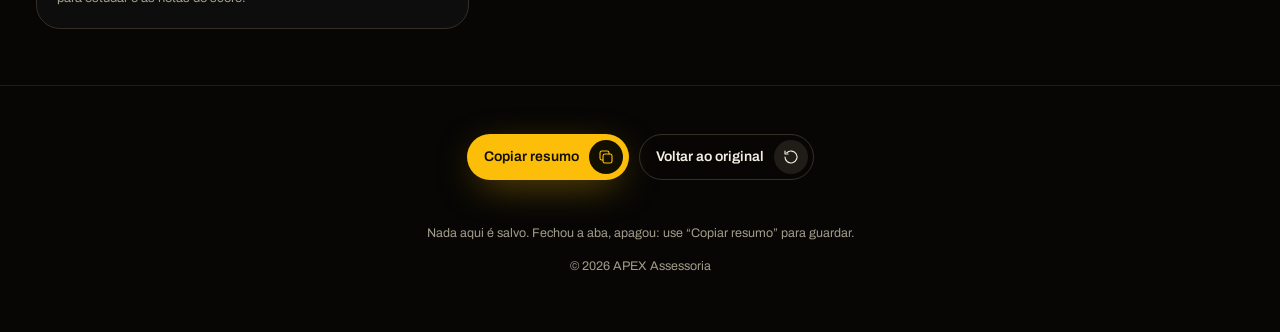
==== commit d7a8b558: "Poe o depurador de ofertas e a primeira oferta, TV do restaurante Bloco 04 da tela: link da pagina d" ====
--- a/oferta/_modelo/index.html
+++ b/oferta/_modelo/index.html
@@ -53,6 +53,7 @@
       <a href="#mapa"><b>01</b>Mapa</a>
       <a href="#margem"><b>02</b>Margem</a>
       <a href="#score"><b>03</b>Score</a>
+      <a href="#depurador"><b>04</b>Depurador</a>
     </nav>
   </div>
 </div>
@@ -194,6 +195,43 @@
         </div>
         <p class="draft">Rascunho: os critérios e os pesos são um ponto de partida para a equipe ajustar. Ainda não foram validados com resultado de campanha.</p>
       </aside>
+    </div>
+  </div>
+</section>
+
+<!-- 04 · DEPURADOR -->
+<section id="depurador">
+  <div class="wrap">
+    <h2><span class="n">04</span>O depurador</h2>
+    <p class="sub">Onde a oferta melhora. Cole o link, leia o que já foi achado e copie o pedido de análise para mandar ao Claude. <b>Mais adiante, são os subagentes que respondem.</b></p>
+
+    <div class="dep">
+      <div class="panel">
+        <h3>A oferta no ar</h3>
+        <div class="in"><label for="depLink">Link da página de vendas</label>
+          <div class="box"><input id="depLink" type="url" inputmode="url" placeholder="https://" autocomplete="off"></div></div>
+        <div class="acts acts-left">
+          <button class="btn btn-gold btn-sm" id="pedir" type="button">Copiar pedido de análise<span class="dot"><svg class="ic" viewBox="0 0 24 24" aria-hidden="true"><path d="M12 3v5M12 16v5M3 12h5M16 12h5"/><path d="M12 8.5l1.2 2.3 2.3 1.2-2.3 1.2L12 15.5l-1.2-2.3L8.5 12l2.3-1.2z"/></svg></span></button>
+        </div>
+        <p class="toast toast-left" id="depToast" role="status"></p>
+        <p class="dep-how">O pedido leva o link, o mapa, a margem, o score e o que já foi achado, e pede de volta: os problemas por prioridade, referências para estudar e as notas do score.</p>
+        <p class="dep-ver" id="depVer" hidden></p>
+      </div>
+
+      <div class="dep-main">
+        <div class="dep-block">
+          <h3 class="dep-h">O que precisa melhorar</h3>
+          <div class="achados" id="achados">
+            <p class="vazio">Nenhum diagnóstico ainda. A resposta da análise vira esta lista na página da oferta.</p>
+          </div>
+        </div>
+        <div class="dep-block">
+          <h3 class="dep-h">Referências para estudar</h3>
+          <div class="refs" id="refs">
+            <p class="vazio">Sem referências ainda.</p>
+          </div>
+        </div>
+      </div>
     </div>
   </div>
 </section>
@@ -230,6 +268,15 @@
   },
   notas: {
     /* dor, promessa, publico, mercado, mecanismo, prova, valor, risco, diferenca */
+  },
+  depurador: {
+    versao: '',             /* ex.: 'v1 · 04/11/2026' */
+    achados: [
+      /* { prioridade: 'alta' | 'media' | 'baixa', titulo: '', vimos: '', fazer: '' } */
+    ],
+    referencias: [
+      /* { nome: '', url: '', porque: '' } */
+    ]
   }
 };
 </script>
--- a/oferta/oferta.css
+++ b/oferta/oferta.css
@@ -270,6 +270,43 @@
 .draft{margin-top:16px; font-size:12px; color:var(--mute); line-height:1.45;
   border-left:2px solid var(--gold); padding-left:10px}
 
+/* 04 · depurador */
+.dep{display:grid; gap:16px; align-items:start}
+@media (min-width:960px){ .dep{grid-template-columns:minmax(0,4fr) minmax(0,7fr)} }
+.dep .panel .in{margin-bottom:16px}
+.acts.acts-left{justify-content:flex-start; margin-top:0}
+.toast-left{text-align:left; margin-top:10px}
+.dep-how{font-size:13px; color:var(--mute); line-height:1.45; margin:6px 0 0}
+.dep-ver{font-family:var(--mono); font-size:10.5px; letter-spacing:.12em;
+  text-transform:uppercase; color:var(--gold-soft); margin:14px 0 0}
+.dep-main{display:grid; gap:24px}
+.dep-h{font-family:var(--mono); font-size:10.5px; font-weight:500; letter-spacing:.2em;
+  text-transform:uppercase; color:var(--mute); margin:0 0 12px}
+.vazio{color:var(--mute); font-size:14px; border:1px dashed var(--line-2);
+  border-radius:var(--r-md); padding:16px; margin:0}
+.achados{display:grid; gap:10px}
+.achado{border:1px solid var(--line); border-radius:var(--r-md); background:var(--ink-2);
+  padding:16px; display:grid; gap:10px}
+.achado .t{display:flex; gap:10px; align-items:flex-start; justify-content:space-between}
+.achado b{font-size:16.5px; line-height:1.25}
+.prio{font-family:var(--mono); font-size:10px; letter-spacing:.12em; text-transform:uppercase;
+  border-radius:999px; padding:4px 9px; white-space:nowrap; flex:none;
+  border:1px solid var(--line-2); color:var(--mute)}
+.prio.alta{color:var(--ruim); border-color:var(--ruim)}
+.prio.media{color:var(--atencao); border-color:var(--atencao)}
+.achado dl{margin:0; display:grid; gap:8px}
+.achado dt{font-family:var(--mono); font-size:10px; letter-spacing:.16em; text-transform:uppercase;
+  color:var(--mute)}
+.achado dd{margin:2px 0 0; font-size:14.5px; line-height:1.45}
+.achado dd.fazer{color:var(--fg); border-left:2px solid var(--gold); padding-left:10px}
+.refs{display:grid; gap:10px; grid-template-columns:repeat(auto-fit,minmax(min(100%,260px),1fr))}
+.ref{border:1px solid var(--line); border-radius:var(--r-md); padding:14px 16px;
+  background:var(--ink-2)}
+.ref b{display:block; font-size:15px; line-height:1.3}
+.ref .url{display:block; font-family:var(--mono); font-size:11px; color:var(--gold-soft);
+  margin:4px 0 8px; overflow-wrap:anywhere; user-select:all}
+.ref p{margin:0; font-size:13.5px; color:var(--mute); line-height:1.45}
+
 /* rodape com as acoes */
 .acts{display:flex; flex-wrap:wrap; gap:10px; justify-content:center; margin-top:8px}
 .toast{text-align:center; font-family:var(--mono); font-size:11px; letter-spacing:.14em;
